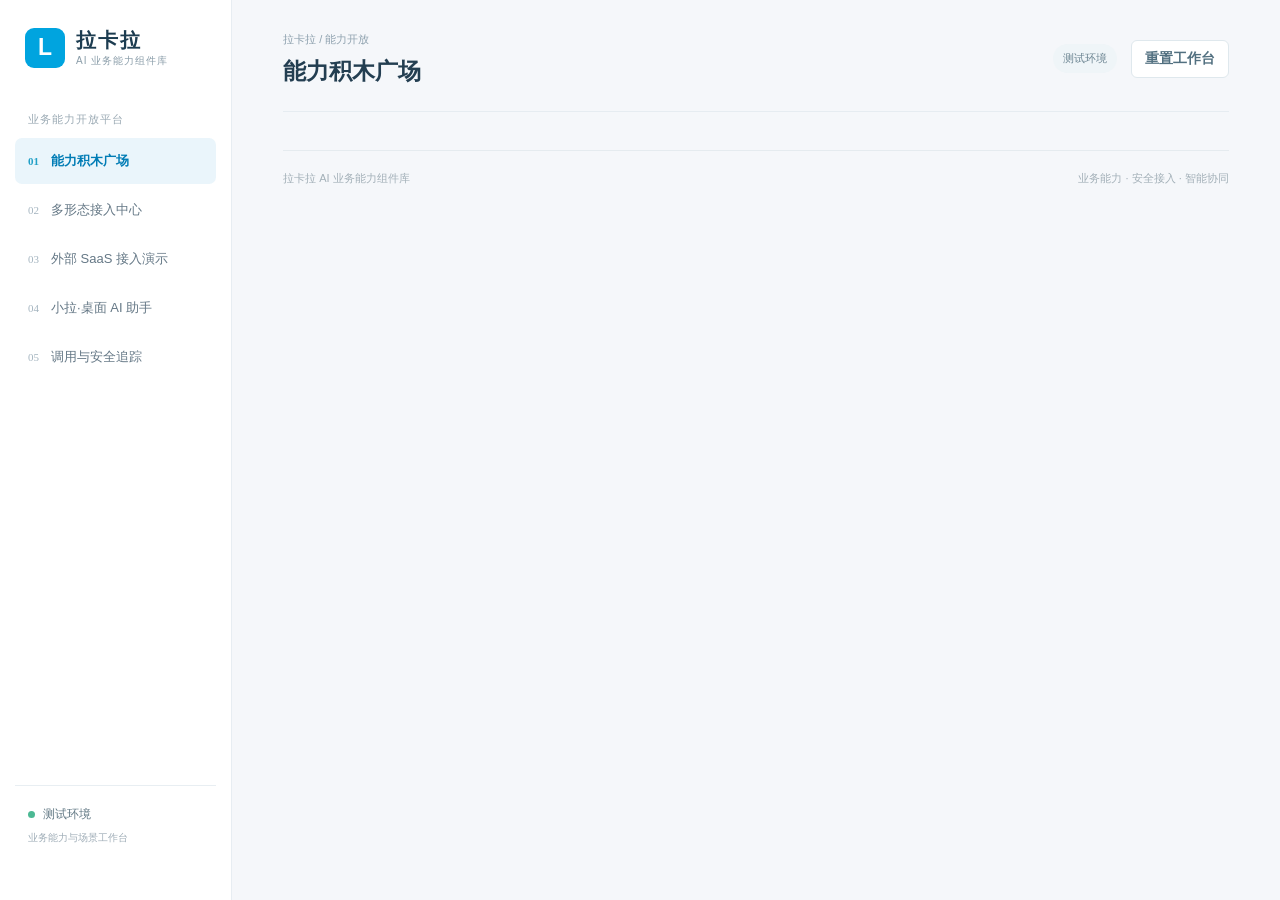
==== index.html @ 10c4258b "Add reviewed public source snapshot" ====
<!doctype html>
<html lang="zh-CN"><head><meta charset="utf-8"><meta name="viewport" content="width=device-width,initial-scale=1"><title>拉卡拉 · AI 业务能力组件库演示中心</title><link rel="stylesheet" href="style.css?v=20261102b"></head>
<body><div class="app"><aside><div class="brand"><span class="brand-mark">L</span><div><strong>拉卡拉</strong><small>AI 业务能力组件库</small></div></div><div class="sidebar-caption">业务能力开放平台</div><nav id="nav" aria-label="主导航"></nav><div class="side-bottom"><span class="pulse"></span> 测试环境 <small>业务能力与场景工作台</small></div></aside><main><header><div><span class="eyebrow">拉卡拉 / 能力开放</span><h1 id="title"></h1></div><div class="header-actions"><span class="mode">测试环境</span><button class="ghost" id="reset">重置工作台</button></div></header><div id="content"></div><footer>拉卡拉 AI 业务能力组件库 <span>业务能力 · 安全接入 · 智能协同</span></footer></main></div><script src="app.js?v=20261102d"></script></body></html>
---- style.css ----
:root{--navy:#102c42;--ink:#1a3446;--muted:#71828d;--teal:#087b80;--line:#e3e9e8;--paper:#f4f7f5;--orange:#ed773e}*{box-sizing:border-box}body{margin:0;background:var(--paper);color:var(--ink);font-family:'Microsoft YaHei','PingFang SC',sans-serif;font-size:14px}button,select,input{font:inherit}button{cursor:pointer;border:0;background:var(--teal);color:white;padding:12px 18px;border-radius:5px;font-weight:600}button:hover{filter:brightness(.94)}button:focus-visible,select:focus-visible{outline:3px solid #e6a064;outline-offset:2px}.app{display:flex;min-height:100vh}aside{width:244px;background:var(--navy);color:#dce9e9;padding:30px 18px;display:flex;flex-direction:column;flex-shrink:0}.brand{display:flex;gap:11px;align-items:center;padding:4px 8px 34px}.brand-mark{display:grid;place-items:center;width:40px;height:40px;background:#e25b39;color:#fff;font-size:25px;font-weight:bold;border-radius:8px}.brand strong{display:block;font-size:20px;letter-spacing:3px}.brand small{display:block;font-size:10px;letter-spacing:2px;color:#a5c2c4}.sidebar-caption{font-size:10px;letter-spacing:1.5px;color:#77979e;margin:12px 8px}nav button{display:flex;align-items:center;width:100%;gap:12px;color:#b6c9cb;text-align:left;background:transparent;padding:14px 12px;margin:3px 0;font-weight:400}nav button.active{background:#23505c;color:white}nav button span{font-family:Georgia;font-size:12px;color:#82a5a7}.side-bottom{margin-top:auto;border-top:1px solid #31505a;padding:20px 8px 0;font-size:12px}.side-bottom small{display:block;color:#8ba8ac;margin:8px 0}.pulse{display:inline-block;width:7px;height:7px;border-radius:50%;background:#5dc5a3;margin-right:5px}main{flex:1;min-width:0;padding:30px 5vw}header{display:flex;justify-content:space-between;align-items:center;border-bottom:1px solid var(--line);padding-bottom:24px}.eyebrow{font-size:10px;letter-spacing:2px;color:var(--teal);font-weight:bold}h1{font-size:26px;letter-spacing:1px;margin:9px 0 0}.header-actions{display:flex;align-items:center;gap:14px}.mode,.tag{font-size:11px;background:#fff3e9;color:#ac5a27;padding:7px 10px;border-radius:3px}.ghost{background:white;color:var(--ink);border:1px solid var(--line);padding:9px 13px}#content{max-width:1250px;margin:26px auto}.hero{background:var(--navy);color:white;padding:38px 40px;position:relative;overflow:hidden;border-radius:6px}.hero:after{content:'+';position:absolute;right:45px;top:-80px;font:300 300px Georgia;color:#ffffff0c}.hero .kicker{color:#75d0bb;letter-spacing:2px;font-size:11px}.hero h2{font-size:31px;line-height:1.35;margin:15px 0}.hero p{color:#b8ced0;line-height:1.9;max-width:570px}.hero button{background:#dc7145;margin-top:12px}.section-head{display:flex;justify-content:space-between;align-items:end;margin:34px 0 16px}.section-head h2{font-size:19px;margin:0 0 6px}.section-head p,.muted{color:var(--muted);margin:0;line-height:1.7}.cards{display:grid;grid-template-columns:repeat(3,1fr);gap:15px}.card,.panel{background:white;border:1px solid var(--line);border-radius:5px;padding:22px}.card .num{font:25px Georgia;color:#a6bcbc}.card h3{margin:20px 0 9px;font-size:16px}.card p,.panel p{color:#768993;line-height:1.8}.card .line{display:flex;justify-content:space-between;align-items:center;margin-top:20px;border-top:1px solid var(--line);padding-top:15px}.product{font-size:11px;color:var(--teal);background:#e8f4f0;padding:5px 8px}.status{font-size:11px;color:#98724a}.split{display:grid;grid-template-columns:1.1fr .9fr;gap:16px}.panel h2{margin:0 0 10px;font-size:20px}.panel h3{font-size:15px}.panel label{display:block;margin:19px 0 7px;color:#516a76;font-size:12px}.panel select,.panel input{width:100%;border:1px solid #d9e3e0;background:#fbfcfb;padding:12px;border-radius:4px;color:var(--ink)}.panel button{margin-top:20px}.notice{background:#fff7ef;border-left:3px solid #e7a161;padding:12px 15px;color:#926444!important;font-size:12px;line-height:1.7}.fine{font-size:11px;color:#8b9a9e!important}.steps{display:flex;gap:12px;flex-wrap:wrap;margin:20px 0}.step{background:#eef5f2;color:#4c7977;padding:10px 12px;font-size:12px}.frame{border:1px solid var(--line);width:100%;height:460px;background:white;border-radius:5px}.log{display:grid;grid-template-columns:1fr 1fr 1fr auto;gap:10px;border-top:1px solid var(--line);padding:15px 0;align-items:center}.log small{color:var(--muted)}footer{border-top:1px solid var(--line);padding:20px 0;color:#8b9b9c;font-size:11px}footer span{float:right}.saas-body{background:#f5f7fa}.saas-top{height:55px;background:white;border-bottom:1px solid #e5eaf0;display:flex;align-items:center;justify-content:space-between;padding:0 24px}.saas-top b{color:#146a76}.saas-top span{font-size:11px;color:#83949d}.saas-layout{display:flex;min-height:380px}.saas-menu{background:#f0f4f7;color:#718492;width:125px;padding:25px 15px;font-size:12px}.saas-main{padding:25px;flex:1}.saas-heading{display:flex;justify-content:space-between}.saas-heading h2{margin:8px 0}.saas-heading p{color:#84929b;font-size:12px}.saas-heading small{color:#93a4a9}.saas-card{background:white;border:1px solid #e5eaf0;padding:20px;margin:20px 0}.widget-top{display:flex;justify-content:space-between;align-items:center}.widget-top small{color:#09867f}.widget-top h3{margin:6px 0}.widget-top button{font-size:12px}.empty{padding:24px 0;color:#9aabad;font-size:12px}.result-grid{display:grid;grid-template-columns:repeat(3,1fr);gap:8px;padding-top:18px}.result-grid>div{background:#f5f9f8;padding:12px}.result-grid small,.result-grid b,.result-grid span{display:block}.result-grid small,.result-grid span{font-size:10px;color:#849497}.result-grid b{margin:9px 0;color:#13776d}@media(max-width:800px){aside{width:65px;padding:20px 8px}.brand strong,.brand small,.sidebar-caption,nav button:not(.active) span,.side-bottom{display:none}.brand{padding:0 0 20px}nav button{font-size:0}nav button span{font-size:13px}.cards,.split{grid-template-columns:1fr}main{padding:20px}.header-actions .ghost{display:none}.hero{padding:25px}.hero h2{font-size:24px}.saas-menu{display:none}.frame{height:560px}footer span{float:none;display:block;margin-top:5px}}

/* Business workspace visual system */
:root{--navy:#16314b;--ink:#1d3448;--muted:#748696;--teal:#087bb0;--line:#e5ebf1;--paper:#f5f7fa;--orange:#f3a04f}
body{font-family:'Microsoft YaHei','PingFang SC',sans-serif;background:#f5f7fa;color:var(--ink)}
.app>aside{background:#fff;color:#344d60;border-right:1px solid #e7edf2;padding:27px 15px;width:232px}
.brand{padding:0 10px 32px;gap:11px}.brand-mark{background:#00a4df;border-radius:9px;font-size:23px}.brand strong{color:#1c3c50;font-size:20px;letter-spacing:2px}.brand small{color:#8a9da9;font-size:10px;letter-spacing:1px}
.sidebar-caption{color:#9baab4;letter-spacing:1px;margin:12px 13px 8px;font-size:11px}
nav button{color:#657886;border-radius:7px;padding:14px 13px;margin:3px 0;font-size:13px;font-weight:500}
nav button span{color:#a5b5c0;font-family:Georgia;font-size:11px}nav button:hover{background:#f4f8fb;filter:none}nav button.active{background:#eaf5fb;color:#007cb5;font-weight:600}nav button.active span{color:#22a0c7}
.side-bottom{border-top-color:#e8eef2;color:#607783;padding:20px 13px}.side-bottom small{color:#a0aeb8}.pulse{background:#4cb994}
.app>main{padding:30px 4vw 20px;max-width:1800px;width:100%}header{padding:0 0 24px;border-bottom:1px solid #e6ecf1}.eyebrow{color:#8fa2af;font-size:11px;letter-spacing:0;font-weight:400}h1{font-size:23px;color:#233e51;letter-spacing:0;font-weight:650}.mode{background:#eff5f8;color:#6b8491;border-radius:20px}.ghost{border-color:#dfe8ed;color:#527080;background:white;border-radius:6px}
button{background:#0086bd;border-radius:6px}#content{margin:26px auto 38px;max-width:1400px}.hero{background:linear-gradient(110deg,#e8f4fa 0%,#f0f8fb 60%,#e5f3f8 100%);color:#18394c;border:1px solid #dceef5;border-radius:10px;padding:42px 44px}.hero:after{content:'◈';font:190px Georgia;right:9%;top:-28px;color:#55abc21a}.hero .kicker{color:#0083b4;font-size:10px;letter-spacing:1.7px}.hero h2{color:#173d54;font-size:30px;font-weight:650;line-height:1.42}.hero p{color:#607e8c;max-width:560px}.hero button{background:#0086bd;margin-top:14px;padding:12px 22px}
.section-head{margin:36px 0 17px}.section-head h2{font-size:18px;color:#243e51}.section-head p{font-size:13px}.tag{background:#edf5f9;color:#6a90a3;border-radius:4px}.cards{gap:16px}.card,.panel{border-color:#e6edf1;border-radius:9px;box-shadow:0 2px 10px #28435a05}.card{padding:24px;min-height:192px}.card .num{display:inline-flex;align-items:center;justify-content:center;width:38px;height:38px;background:#eaf5fa;border-radius:10px;color:#0a8cbd;font-size:16px}.card h3{font-size:15px;margin:17px 0 9px}.card p{font-size:12px;min-height:45px}.card .line{margin-top:18px;padding-top:14px}.product{background:#edf6fa;color:#3c8cac;border-radius:4px}.status{color:#9a9d8d}.panel{padding:28px}.panel h2{font-size:19px}.panel label{font-weight:600}.panel select,.panel input{border-radius:6px;border-color:#dfe8ed}.steps{gap:8px}.step{background:#eef5f9;color:#66889a;border-radius:5px}.notice{background:#f9f7f0;border-left-color:#d8b66c;color:#8a7959!important}.frame{border-radius:8px}.log{border-color:#edf1f4}.fine{color:#99aab4!important}footer{border-color:#e5ebef;color:#a3b0b8}
.saas-top{background:#fff;color:#255268}.saas-top b{color:#007caa}.saas-menu{background:#f5f8fa;color:#879ca8}.saas-card{border-radius:8px}.result-grid>div{border-radius:6px}.saas-heading small{letter-spacing:.5px}
@media(max-width:800px){.app>aside{width:64px;padding:20px 8px}.brand{padding:0 0 20px}.sidebar-caption{display:none}nav button{padding:13px 10px}nav button span{font-size:12px}.app>main{padding:20px 16px}.hero{padding:28px}.hero h2{font-size:24px}.card{min-height:auto}.cards,.split{grid-template-columns:1fr}}
@media(max-width:800px){.app>aside nav button{font-size:0;min-height:42px;justify-content:center}.app>aside nav button span{display:inline;font-size:12px}}
.integration{margin-top:18px}.integration-head{display:flex;justify-content:space-between;align-items:flex-start;gap:16px}.integration h2{margin:14px 0 8px}.integration p{margin-bottom:12px}.integration pre{overflow:auto;margin:18px 0 8px;padding:18px;background:#132b3e;color:#d7edf5;border-radius:7px;font:12px/1.8 Consolas,monospace;white-space:pre-wrap;overflow-wrap:anywhere}.integration-actions{display:flex;gap:10px;flex-wrap:wrap}.integration-actions button{margin-top:6px}
.frame{height:610px}
@media(max-width:800px){.frame{height:570px}}

.demo-selectors{display:flex;gap:16px;flex-wrap:wrap;margin:20px 0}.demo-selectors label{min-width:220px;flex:1;color:#607d87;font-size:12px}.demo-selectors select{display:block;width:100%;margin-top:8px;padding:10px;border:1px solid #d7e5e9;border-radius:7px;background:#fff;color:#173748}.record-summary{border:1px solid #e5efee;background:#f7fbfa;padding:16px;border-radius:9px;color:#4e6e74;line-height:1.8}.record-summary strong{display:block;color:#184a56}.demo-actions{display:flex;gap:10px;flex-wrap:wrap;margin-top:18px}
/* Capability center */
.plaza-hero{position:relative;display:flex;align-items:center;min-height:310px;padding:42px 5%;overflow:hidden;background:linear-gradient(112deg,#edf8fc 0%,#eaf6fb 58%,#d6eff7 100%);border:1px solid #d9edf5;border-radius:14px}.hero-copy{position:relative;z-index:1;max-width:660px}.hero-label,.section-kicker{font:700 10px/1.3 Georgia,serif;letter-spacing:.14em;color:#1592b9}.hero-label span{display:inline-block;width:18px;height:2px;vertical-align:middle;background:#17a0c6;margin-right:7px}.plaza-hero h2{font-size:clamp(26px,2.7vw,40px);line-height:1.35;letter-spacing:.01em;color:#143d56;margin:18px 0 12px;font-weight:700}.plaza-hero h2 em{font-style:normal;color:#008ab7}.plaza-hero p,.access-intro p{line-height:1.85;color:#708d9c;max-width:550px;margin:0;font-size:13px}.hero-actions{display:flex;align-items:center;gap:24px;margin-top:22px}.hero-actions button{padding:12px 18px}.hero-actions a{font-size:12px;font-weight:bold;color:#1585a8;text-decoration:none}.hero-art{position:absolute;right:5%;width:290px;height:290px;display:grid;place-items:center}.orbit{position:absolute;border:1px solid #8acbdc;border-radius:50%;opacity:.5}.orbit-one{width:220px;height:220px}.orbit-two{width:290px;height:290px}.art-core{display:grid;place-content:center;text-align:center;width:108px;height:108px;color:white;font:bold 34px Georgia;border-radius:30px;background:linear-gradient(145deg,#1db4d6,#087db4);box-shadow:0 20px 50px #169ec04a;transform:rotate(-8deg)}.art-core small{font:700 8px Georgia;letter-spacing:.1em;margin-top:4px}.art-tile{position:absolute;display:grid;place-items:center;width:52px;height:52px;border:1px solid #ffffffd9;border-radius:16px;background:#fffffff0;box-shadow:0 13px 28px #6eacbf35;color:#1b9bbd;font-size:20px;font-weight:bold}.t1{top:15px;left:48px;transform:rotate(-10deg)}.t2{top:51px;right:3px;transform:rotate(9deg);color:#8b83c7}.t3{bottom:15px;right:43px;transform:rotate(-8deg);color:#d99b58}.t4{bottom:57px;left:4px;transform:rotate(10deg)}.plaza-heading{align-items:end;margin-top:37px}.plaza-heading h2{font-size:21px;margin:7px 0}.count-label{font-size:11px;color:#8ea3ae}.count-label b{color:#d1dfe5}.product-grid{display:grid;grid-template-columns:repeat(3,minmax(0,1fr));gap:16px}.product-card{background:#fff;border:1px solid #e3edf1;border-radius:12px;padding:22px 23px 17px;display:flex;flex-direction:column;min-width:0;box-shadow:0 8px 24px #35566b07}.product-top,.access-card-head{display:flex;justify-content:space-between;align-items:center}.product-top>span{font:10px Georgia;letter-spacing:.1em;color:#b2c3ca}.product-icon,.access-icon{display:grid;place-items:center;width:43px;height:43px;border-radius:13px;color:#038dba;background:#e9f7fb;font-size:20px;font-weight:700}.product-card.purple .product-icon{background:#f2effb;color:#8c7cc1}.product-card.orange .product-icon{background:#fff4e7;color:#d5934f}.product-card h3{font-size:19px;margin:17px 0 9px}.product-card p{font-size:12px;line-height:1.75;color:#7c939e;min-height:44px;margin:0 0 16px}.cap-tags{display:flex;gap:7px;flex-wrap:wrap;flex:1;align-content:start}.cap-tags span{font-size:11px;color:#608794;background:#f2f8fa;padding:6px 9px;border-radius:5px}.product-foot{border-top:1px solid #edf2f3;margin-top:20px;padding-top:14px;color:#7f9ba1;font-size:11px}.product-foot i{display:inline-block;width:6px;height:6px;border-radius:50%;background:#59c5a7;margin-right:7px}.evidence-note{font-size:11px;color:#9badb5;margin:12px 0}.ecosystem{display:grid;grid-template-columns:1fr 2fr;background:#fff;border:1px solid #e4edf1;border-radius:12px;overflow:hidden}.eco-lead{display:flex;gap:14px;align-items:center;padding:24px;background:#f9fcfd;border-right:1px solid #edf2f4}.eco-icon{display:grid;place-items:center;width:42px;height:42px;border-radius:12px;background:#e7f6f8;color:#13a1b0;font-size:21px}.eco-lead b,.eco-lead small{display:block}.eco-lead b{font-size:13px;color:#315566}.eco-lead small{font-size:11px;color:#9aafb6;margin-top:6px}.eco-state{margin-left:auto;white-space:nowrap;font-size:10px;color:#96a9ad}.eco-partners{padding:19px 24px}.eco-title{font-size:12px;font-weight:bold;color:#6d8794}.eco-title span{font-weight:normal;color:#a6b7bf;margin-left:8px}.partner-list{display:flex;gap:25px;margin-top:15px;flex-wrap:wrap}.partner-list>div{display:grid;grid-template-columns:30px auto;gap:3px 8px;align-items:center}.partner-mark,.partner-more>span{grid-row:span 2;display:grid;place-items:center;width:30px;height:30px;background:#eef6fb;border-radius:9px;color:#5fabc5;font-size:12px}.partner-list strong{font-size:12px;color:#526f7c}.partner-list small{font-size:10px;color:#a7b8bf}.access-intro{display:flex;justify-content:space-between;align-items:end;margin:32px 0 20px}.access-intro h2{font-size:27px;margin:10px 0}.access-counter{font:42px Georgia;color:#c6e4ed}.access-counter small{display:block;font:11px 'Microsoft YaHei';color:#9bb4bd}.access-grid{display:grid;grid-template-columns:repeat(2,minmax(0,1fr));gap:16px}.access-card{background:white;border:1px solid #e2edf0;border-radius:12px;padding:25px;min-width:0}.access-card.featured{background:linear-gradient(145deg,#fff,#f4fbfd)}.access-card h3{font-size:19px;margin:20px 0 8px}.access-card p{font-size:12px;line-height:1.8;color:#7c919b}.pill{color:#98a8aa;background:#f4f7f6;border-radius:20px;padding:6px 9px;font-size:10px}.pill.available{color:#479b8b;background:#ecf8f3}.codebox{display:flex;gap:10px;justify-content:space-between;align-items:center;background:#17364a;color:#c8eaf1;border-radius:7px;padding:14px;margin-top:17px}.codebox code,.endpoint code{overflow-wrap:anywhere;font:11px/1.5 Consolas,monospace}.copy-mini{font-size:10px;white-space:nowrap;background:#ffffff1c;color:#dcf2f6;padding:7px 9px}.subtle-link{background:transparent;padding:12px 0 0;color:#0d8fb5;font-size:12px}.access-detail{background:#f7fafb;border-radius:7px;padding:14px;color:#9aadb3;font-size:11px;margin:18px 0}.quiet-link{color:#a5b6bb;font-size:11px}.endpoint{background:#f4f9fb;border-radius:7px;padding:11px;margin:14px 0}.endpoint small,.endpoint code{display:block}.endpoint small{color:#a0b7bf;font-size:9px;margin-bottom:5px}.endpoint code{color:#458397}.mcp-card>button{font-size:12px;margin-right:6px;padding:10px 13px}.mcp-card details{font-size:11px;color:#7f9ba6}.mcp-card pre{white-space:pre-wrap;overflow-wrap:anywhere;color:#567581;line-height:1.7}.destination{display:grid;grid-template-columns:1fr 1fr;gap:35px;align-items:center;background:#fff;border:1px solid #e3edf1;border-radius:12px;padding:48px;min-height:340px}.destination h2{font-size:27px;margin:12px 0}.destination p{max-width:520px;color:#7f949e;line-height:1.9}.primary-link{display:inline-block;background:#0086bd;color:#fff;padding:13px 18px;border-radius:6px;text-decoration:none;font-weight:bold;margin:14px 10px 10px 0}.destination-visual{min-height:235px;border-radius:15px;background:linear-gradient(135deg,#e8f7fb,#f6fbfc);padding:24px;color:#4a9ab0;font-size:12px}.mock-bar{height:8px;width:70%;background:#cde6ed;border-radius:5px;margin:18px 0}.mock-card{background:white;padding:24px;border-radius:10px;color:#345b68;box-shadow:0 5px 20px #55889a1a}.mock-card small{display:block;color:#9aafb5;margin-top:10px}.mock-assistant{float:right;margin:18px;background:#daf3f2;padding:12px;border-radius:12px;color:#419a9c}.pet-illustration{min-height:255px;display:flex;justify-content:center;align-items:center;gap:25px;background:#edf9fb;border-radius:15px}.pet-illustration img{width:180px;height:190px;object-fit:contain}.pet-illustration span{font:700 11px/1.6 Georgia;letter-spacing:.15em;color:#9dc7d1}@media(max-width:1000px){.hero-art{opacity:.35;right:-20px}.product-grid{grid-template-columns:1fr}.ecosystem{grid-template-columns:1fr}.eco-lead{border-right:0;border-bottom:1px solid #edf2f4}}@media(max-width:700px){.plaza-hero{padding:28px 24px}.hero-art{display:none}.access-grid,.destination{grid-template-columns:1fr}.access-counter{display:none}.destination{padding:26px}.hero-actions{flex-wrap:wrap}.partner-list{gap:15px}.eco-state{display:none}}
nav .nav-link{display:flex;align-items:center;width:100%;gap:12px;color:#657886;text-decoration:none;text-align:left;padding:14px 13px;margin:3px 0;border-radius:7px;font-size:13px;font-weight:500}nav .nav-link:hover{background:#f4f8fb}nav .nav-link span{color:#a5b5c0;font:11px Georgia}.subtle-link{display:inline-block;text-decoration:none}@media(max-width:800px){.app>aside nav .nav-link{font-size:0;min-height:42px;justify-content:center;padding:13px 10px}.app>aside nav .nav-link span{font-size:12px}}
/* Industry workspace: order list */
.orders-page{color:#19394b;background:#f4f7fa}.orders-page .saas-top{height:62px;padding:0 30px}.orders-page .saas-top b{font-size:15px;letter-spacing:.02em}.orders-page .saas-layout{min-height:calc(100vh - 62px)}.orders-page .saas-menu{width:188px;padding:32px 16px;background:#fff;border-right:1px solid #e8eef2;display:flex;flex-direction:column;gap:8px}.orders-page .saas-menu span,.orders-page .saas-menu b{padding:12px 14px;border-radius:7px;font-size:13px;color:#8195a1;font-weight:500}.orders-page .saas-menu b{background:#eaf6fb;color:#0888b3;font-weight:700}.orders-page .order-main{padding:34px 4vw 60px;max-width:1600px}.order-heading{display:flex;align-items:flex-start;gap:20px;margin-bottom:27px}.order-heading h1{font-size:25px;margin:8px 0;color:#1b3b4f}.order-heading p{font-size:13px;color:#879aa6;margin:0}.order-heading .mode{margin-top:10px}.order-panel{background:#fff;border:1px solid #e4edf2;border-radius:12px;box-shadow:0 8px 30px #294a5c08;overflow:hidden}.order-panel-head{display:flex;justify-content:space-between;align-items:center;gap:15px;padding:26px 28px 18px}.order-kicker{color:#80acba;font:700 10px Georgia,serif;letter-spacing:.1em}.order-panel-head h2{color:#1a3d50;font-size:19px;margin:7px 0}.order-panel-head h2 span{display:inline-block;vertical-align:middle;padding:3px 8px;margin-left:5px;background:#edf7fa;border-radius:20px;color:#2e99b7;font-size:11px}.order-panel-head p{font-size:12px;color:#8fa4ae;margin:0}.order-panel-head>button{white-space:nowrap;padding:11px 16px}.order-toolbar{display:flex;align-items:end;gap:14px;padding:8px 28px 20px}.order-toolbar label{display:flex;flex-direction:column;gap:7px;font-size:11px;font-weight:600;color:#78909c}.order-toolbar input,.order-toolbar select{height:38px;border:1px solid #dfe9ee;background:#fff;color:#385b6b;border-radius:7px;padding:0 11px;outline:none}.order-toolbar input:focus,.order-toolbar select:focus{border-color:#4bb0c8;box-shadow:0 0 0 3px #dff3f7}.order-store{width:210px}.order-search{width:min(300px,35%)}.order-origin{margin-left:auto;padding-bottom:11px;font-size:11px;color:#a3b4bb}.order-table-wrap{overflow-x:auto}.order-table{width:100%;border-collapse:collapse;min-width:780px;text-align:left}.order-table th{padding:13px 28px;background:#f7fafb;border-top:1px solid #eef3f5;border-bottom:1px solid #edf2f4;font-size:11px;color:#90a5ae;font-weight:600;white-space:nowrap}.order-table td{padding:18px 28px;border-bottom:1px solid #f0f4f5;color:#55717f;font-size:12px;vertical-align:middle}.order-table tbody tr:last-child td{border-bottom:0}.order-table tbody tr:hover{background:#fbfdfe}.order-number{display:block;color:#294f63;font-size:12px;font-weight:700;white-space:nowrap}.order-sub{display:block;color:#b0bec5;font-size:10px;margin-top:6px}.order-product{min-width:150px}.order-amount{font-weight:700;color:#315970!important;white-space:nowrap}.order-badge{display:inline-flex;white-space:nowrap;background:#f4f6f7;color:#8a9ba2;padding:6px 9px;border-radius:20px;font-size:10px}.order-badge.linked{background:#edf8f3;color:#5a9e8a}.order-source{color:#9bb0b8!important;white-space:nowrap}.order-action{padding:8px 11px;border:1px solid #d4ecf2;background:#f1fafc;color:#0887a8;font-size:11px;white-space:nowrap}.order-action:hover{background:#e1f5f8;filter:none}.order-table td.order-empty{text-align:center;padding:55px 20px;color:#a1b3bb}.order-panel-foot{display:flex;justify-content:space-between;gap:12px;padding:16px 28px;border-top:1px solid #edf2f4;color:#a5b4bb;font-size:10px}.order-disclaimer{font-size:11px;color:#9caeb8;margin:16px 2px;line-height:1.7}.order-dialog{width:min(480px,calc(100vw - 32px));max-height:calc(100vh - 32px);overflow:auto;border:1px solid #e0ecef;border-radius:15px;box-shadow:0 26px 80px #15394835;padding:0;color:#22485a}.order-dialog::backdrop{background:#15364473}.order-dialog form{padding:26px}.dialog-head{display:flex;justify-content:space-between;align-items:start;gap:12px;margin-bottom:20px}.dialog-head h2{font-size:21px;color:#173d50;margin:8px 0}.dialog-head p{margin:0;color:#91a5ad;font-size:12px;line-height:1.6}.dialog-close{padding:0;background:transparent;color:#93aab1;font-size:25px;font-weight:400;line-height:1}.order-dialog form>label{display:block;margin:15px 0 7px;font-size:12px;font-weight:600;color:#517383}.order-dialog label span{color:#e28a64}.order-dialog form>input{display:block;width:100%;height:42px;border:1px solid #dce9ed;border-radius:7px;padding:0 11px;color:#20475a;background:#fff;outline:none}.order-dialog form>input:focus{border-color:#50b2c7;box-shadow:0 0 0 3px #e1f4f7}.order-error{color:#bb563f;background:#fff3ee;padding:9px 11px;border-radius:6px;font-size:12px;line-height:1.5}.dialog-note{font-size:11px;line-height:1.7;color:#9eb0b6;margin:15px 0}.dialog-actions{display:flex;justify-content:flex-end;gap:9px;margin-top:20px}.dialog-actions button{font-size:12px}@media(max-width:800px){.orders-page .saas-menu{display:none}.orders-page .order-main{padding:24px 16px 50px}.order-panel-head,.order-toolbar{padding-left:18px;padding-right:18px}.order-toolbar{flex-wrap:wrap}.order-store,.order-search{width:100%}.order-origin{display:none}.order-panel-foot{padding:14px 18px;flex-wrap:wrap}.order-panel-head p{max-width:200px;line-height:1.6}}
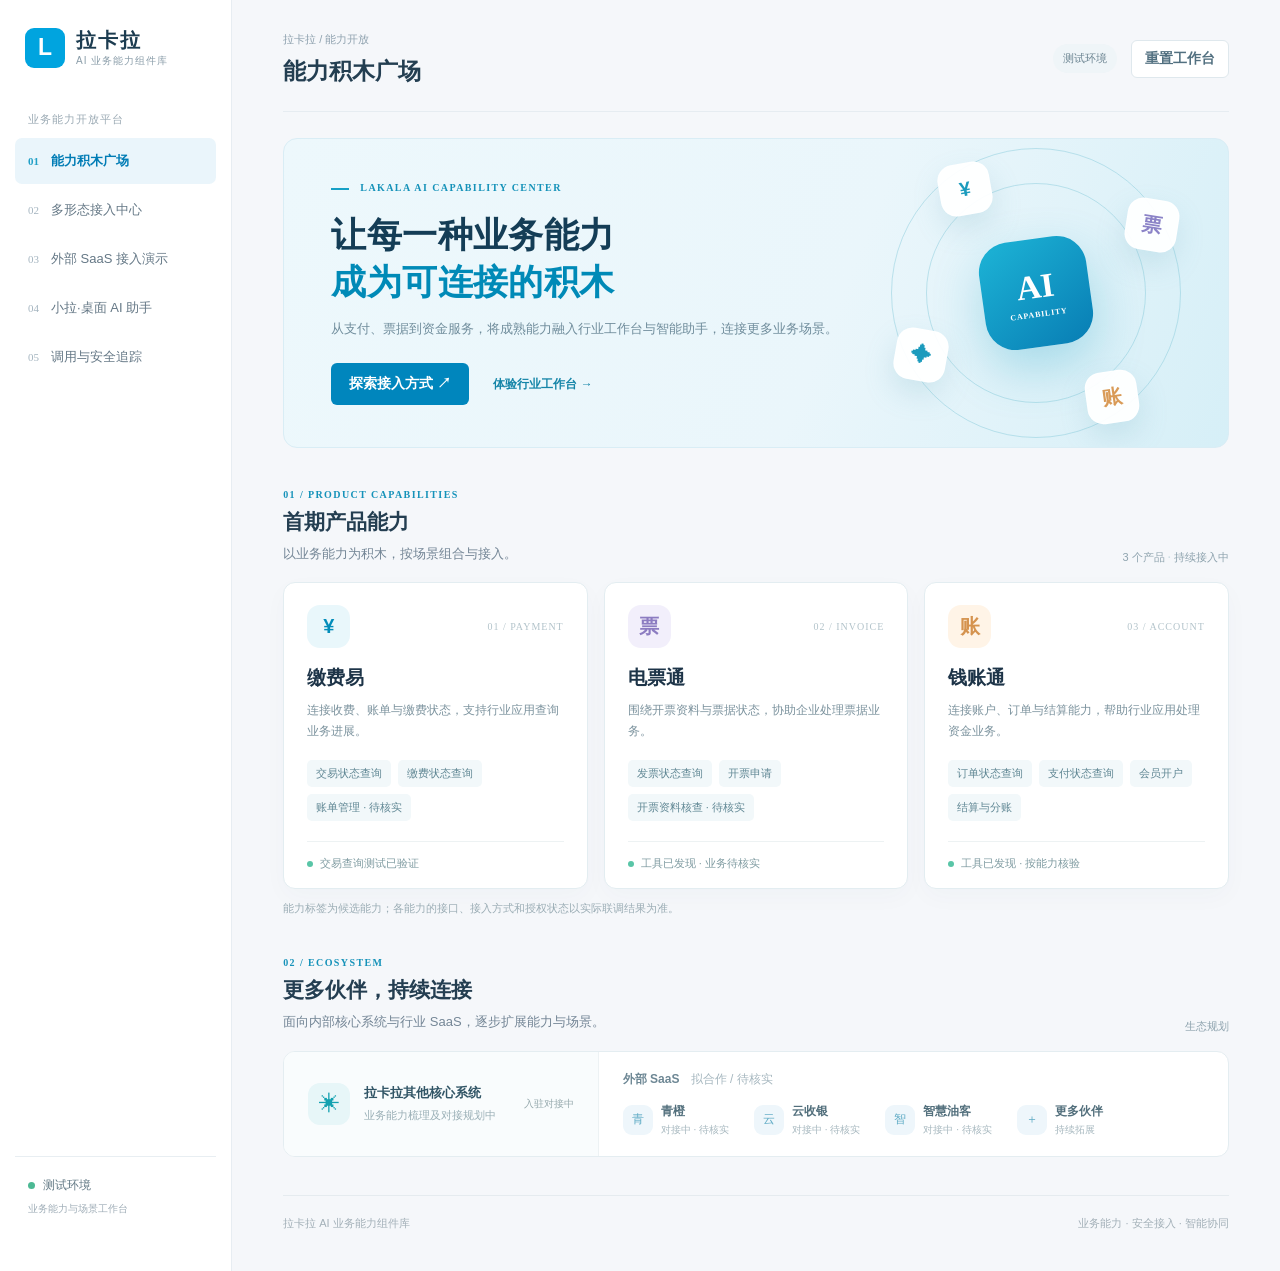
==== commit e236262b: "修复子路径部署下的工作台和组件地址" ====
--- a/index.html
+++ b/index.html
@@ -1,3 +1,3 @@
-<!doctype html>
-<html lang="zh-CN"><head><meta charset="utf-8"><meta name="viewport" content="width=device-width,initial-scale=1"><title>拉卡拉 · AI 业务能力组件库演示中心</title><link rel="stylesheet" href="style.css?v=20261102b"></head>
-<body><div class="app"><aside><div class="brand"><span class="brand-mark">L</span><div><strong>拉卡拉</strong><small>AI 业务能力组件库</small></div></div><div class="sidebar-caption">业务能力开放平台</div><nav id="nav" aria-label="主导航"></nav><div class="side-bottom"><span class="pulse"></span> 测试环境 <small>业务能力与场景工作台</small></div></aside><main><header><div><span class="eyebrow">拉卡拉 / 能力开放</span><h1 id="title"></h1></div><div class="header-actions"><span class="mode">测试环境</span><button class="ghost" id="reset">重置工作台</button></div></header><div id="content"></div><footer>拉卡拉 AI 业务能力组件库 <span>业务能力 · 安全接入 · 智能协同</span></footer></main></div><script src="app.js?v=20261102d"></script></body></html>
+<!doctype html>
+<html lang="zh-CN"><head><meta charset="utf-8"><meta name="viewport" content="width=device-width,initial-scale=1"><title>拉卡拉 · AI 业务能力组件库演示中心</title><link rel="stylesheet" href="style.css?v=20261102b"></head>
+<body><div class="app"><aside><div class="brand"><span class="brand-mark">L</span><div><strong>拉卡拉</strong><small>AI 业务能力组件库</small></div></div><div class="sidebar-caption">业务能力开放平台</div><nav id="nav" aria-label="主导航"></nav><div class="side-bottom"><span class="pulse"></span> 测试环境 <small>业务能力与场景工作台</small></div></aside><main><header><div><span class="eyebrow">拉卡拉 / 能力开放</span><h1 id="title"></h1></div><div class="header-actions"><span class="mode">测试环境</span><button class="ghost" id="reset">重置工作台</button></div></header><div id="content"></div><footer>拉卡拉 AI 业务能力组件库 <span>业务能力 · 安全接入 · 智能协同</span></footer></main></div><script src="app.js?v=20261105b"></script></body></html>
--- a/style.css
+++ b/style.css
@@ -25,3 +25,4 @@
 nav .nav-link{display:flex;align-items:center;width:100%;gap:12px;color:#657886;text-decoration:none;text-align:left;padding:14px 13px;margin:3px 0;border-radius:7px;font-size:13px;font-weight:500}nav .nav-link:hover{background:#f4f8fb}nav .nav-link span{color:#a5b5c0;font:11px Georgia}.subtle-link{display:inline-block;text-decoration:none}@media(max-width:800px){.app>aside nav .nav-link{font-size:0;min-height:42px;justify-content:center;padding:13px 10px}.app>aside nav .nav-link span{font-size:12px}}
 /* Industry workspace: order list */
 .orders-page{color:#19394b;background:#f4f7fa}.orders-page .saas-top{height:62px;padding:0 30px}.orders-page .saas-top b{font-size:15px;letter-spacing:.02em}.orders-page .saas-layout{min-height:calc(100vh - 62px)}.orders-page .saas-menu{width:188px;padding:32px 16px;background:#fff;border-right:1px solid #e8eef2;display:flex;flex-direction:column;gap:8px}.orders-page .saas-menu span,.orders-page .saas-menu b{padding:12px 14px;border-radius:7px;font-size:13px;color:#8195a1;font-weight:500}.orders-page .saas-menu b{background:#eaf6fb;color:#0888b3;font-weight:700}.orders-page .order-main{padding:34px 4vw 60px;max-width:1600px}.order-heading{display:flex;align-items:flex-start;gap:20px;margin-bottom:27px}.order-heading h1{font-size:25px;margin:8px 0;color:#1b3b4f}.order-heading p{font-size:13px;color:#879aa6;margin:0}.order-heading .mode{margin-top:10px}.order-panel{background:#fff;border:1px solid #e4edf2;border-radius:12px;box-shadow:0 8px 30px #294a5c08;overflow:hidden}.order-panel-head{display:flex;justify-content:space-between;align-items:center;gap:15px;padding:26px 28px 18px}.order-kicker{color:#80acba;font:700 10px Georgia,serif;letter-spacing:.1em}.order-panel-head h2{color:#1a3d50;font-size:19px;margin:7px 0}.order-panel-head h2 span{display:inline-block;vertical-align:middle;padding:3px 8px;margin-left:5px;background:#edf7fa;border-radius:20px;color:#2e99b7;font-size:11px}.order-panel-head p{font-size:12px;color:#8fa4ae;margin:0}.order-panel-head>button{white-space:nowrap;padding:11px 16px}.order-toolbar{display:flex;align-items:end;gap:14px;padding:8px 28px 20px}.order-toolbar label{display:flex;flex-direction:column;gap:7px;font-size:11px;font-weight:600;color:#78909c}.order-toolbar input,.order-toolbar select{height:38px;border:1px solid #dfe9ee;background:#fff;color:#385b6b;border-radius:7px;padding:0 11px;outline:none}.order-toolbar input:focus,.order-toolbar select:focus{border-color:#4bb0c8;box-shadow:0 0 0 3px #dff3f7}.order-store{width:210px}.order-search{width:min(300px,35%)}.order-origin{margin-left:auto;padding-bottom:11px;font-size:11px;color:#a3b4bb}.order-table-wrap{overflow-x:auto}.order-table{width:100%;border-collapse:collapse;min-width:780px;text-align:left}.order-table th{padding:13px 28px;background:#f7fafb;border-top:1px solid #eef3f5;border-bottom:1px solid #edf2f4;font-size:11px;color:#90a5ae;font-weight:600;white-space:nowrap}.order-table td{padding:18px 28px;border-bottom:1px solid #f0f4f5;color:#55717f;font-size:12px;vertical-align:middle}.order-table tbody tr:last-child td{border-bottom:0}.order-table tbody tr:hover{background:#fbfdfe}.order-number{display:block;color:#294f63;font-size:12px;font-weight:700;white-space:nowrap}.order-sub{display:block;color:#b0bec5;font-size:10px;margin-top:6px}.order-product{min-width:150px}.order-amount{font-weight:700;color:#315970!important;white-space:nowrap}.order-badge{display:inline-flex;white-space:nowrap;background:#f4f6f7;color:#8a9ba2;padding:6px 9px;border-radius:20px;font-size:10px}.order-badge.linked{background:#edf8f3;color:#5a9e8a}.order-source{color:#9bb0b8!important;white-space:nowrap}.order-action{padding:8px 11px;border:1px solid #d4ecf2;background:#f1fafc;color:#0887a8;font-size:11px;white-space:nowrap}.order-action:hover{background:#e1f5f8;filter:none}.order-table td.order-empty{text-align:center;padding:55px 20px;color:#a1b3bb}.order-panel-foot{display:flex;justify-content:space-between;gap:12px;padding:16px 28px;border-top:1px solid #edf2f4;color:#a5b4bb;font-size:10px}.order-disclaimer{font-size:11px;color:#9caeb8;margin:16px 2px;line-height:1.7}.order-dialog{width:min(480px,calc(100vw - 32px));max-height:calc(100vh - 32px);overflow:auto;border:1px solid #e0ecef;border-radius:15px;box-shadow:0 26px 80px #15394835;padding:0;color:#22485a}.order-dialog::backdrop{background:#15364473}.order-dialog form{padding:26px}.dialog-head{display:flex;justify-content:space-between;align-items:start;gap:12px;margin-bottom:20px}.dialog-head h2{font-size:21px;color:#173d50;margin:8px 0}.dialog-head p{margin:0;color:#91a5ad;font-size:12px;line-height:1.6}.dialog-close{padding:0;background:transparent;color:#93aab1;font-size:25px;font-weight:400;line-height:1}.order-dialog form>label{display:block;margin:15px 0 7px;font-size:12px;font-weight:600;color:#517383}.order-dialog label span{color:#e28a64}.order-dialog form>input{display:block;width:100%;height:42px;border:1px solid #dce9ed;border-radius:7px;padding:0 11px;color:#20475a;background:#fff;outline:none}.order-dialog form>input:focus{border-color:#50b2c7;box-shadow:0 0 0 3px #e1f4f7}.order-error{color:#bb563f;background:#fff3ee;padding:9px 11px;border-radius:6px;font-size:12px;line-height:1.5}.dialog-note{font-size:11px;line-height:1.7;color:#9eb0b6;margin:15px 0}.dialog-actions{display:flex;justify-content:flex-end;gap:9px;margin-top:20px}.dialog-actions button{font-size:12px}@media(max-width:800px){.orders-page .saas-menu{display:none}.orders-page .order-main{padding:24px 16px 50px}.order-panel-head,.order-toolbar{padding-left:18px;padding-right:18px}.order-toolbar{flex-wrap:wrap}.order-store,.order-search{width:100%}.order-origin{display:none}.order-panel-foot{padding:14px 18px;flex-wrap:wrap}.order-panel-head p{max-width:200px;line-height:1.6}}
+.orders-page .saas-menu .menu-link{display:block;padding:12px 14px;border-radius:7px;font-size:13px;color:#8195a1;text-decoration:none}.orders-page .saas-menu .menu-link:hover,.orders-page .saas-menu .menu-link.active{background:#eaf6fb;color:#0888b3}.order-detail-link{display:inline-block;color:#087fa6;margin-right:12px;white-space:nowrap;font-size:12px}.template-panel,.detail-records{margin-top:20px}.template-list{display:grid;grid-template-columns:repeat(auto-fit,minmax(220px,1fr));gap:12px;padding:4px 28px 26px}.template-card{padding:18px;border:1px solid #e3edf0;border-radius:9px;background:#fbfdfe}.template-card strong{color:#285367}.template-card p{font-size:12px;line-height:1.7;color:#647e8c}.template-card small{color:#96a9b2}.detail-breadcrumb{font-size:12px;color:#99adb6;margin-bottom:22px}.detail-breadcrumb a{color:#2385a2}.detail-grid{display:grid;grid-template-columns:repeat(3,1fr);gap:22px;padding:8px 28px 26px}.detail-grid small,.detail-grid b{display:block}.detail-grid small{font-size:11px;color:#91a6af;margin-bottom:7px}.detail-grid b{color:#31576a;font-size:13px;overflow-wrap:anywhere}.detail-tabs{display:flex;border-bottom:1px solid #e9f0f3;padding:0 24px;overflow:auto}.detail-tabs button{border:0;border-bottom:2px solid transparent;background:transparent;color:#8198a4;border-radius:0;padding:17px 18px;font-size:13px;white-space:nowrap}.detail-tabs button[aria-selected=true]{border-color:#078ab1;color:#087e9f;font-weight:700}#detail-records{padding:22px 28px 28px}#detail-records h3{font-size:15px;color:#31576a;margin:0 0 16px}.detail-empty{font-size:12px;color:#95a8b1;padding:25px 0}.record-entry{border:1px solid #e6eef1;border-radius:8px;padding:16px;margin-top:10px}.record-entry strong{font-size:13px;color:#31596a}.record-entry p{font-size:12px;color:#738d99;line-height:1.6}.record-entry small{font-size:11px;color:#9aadb4;overflow-wrap:anywhere}.demo-mapping{background:#fffaf0;border-color:#f4e7c7}.demo-mapping strong{color:#986b2d}.order-table td .order-action+.order-action{margin-left:6px}@media(max-width:700px){.detail-grid{grid-template-columns:repeat(2,1fr)}.detail-tabs{padding:0 8px}.detail-tabs button{padding:14px 10px}}
